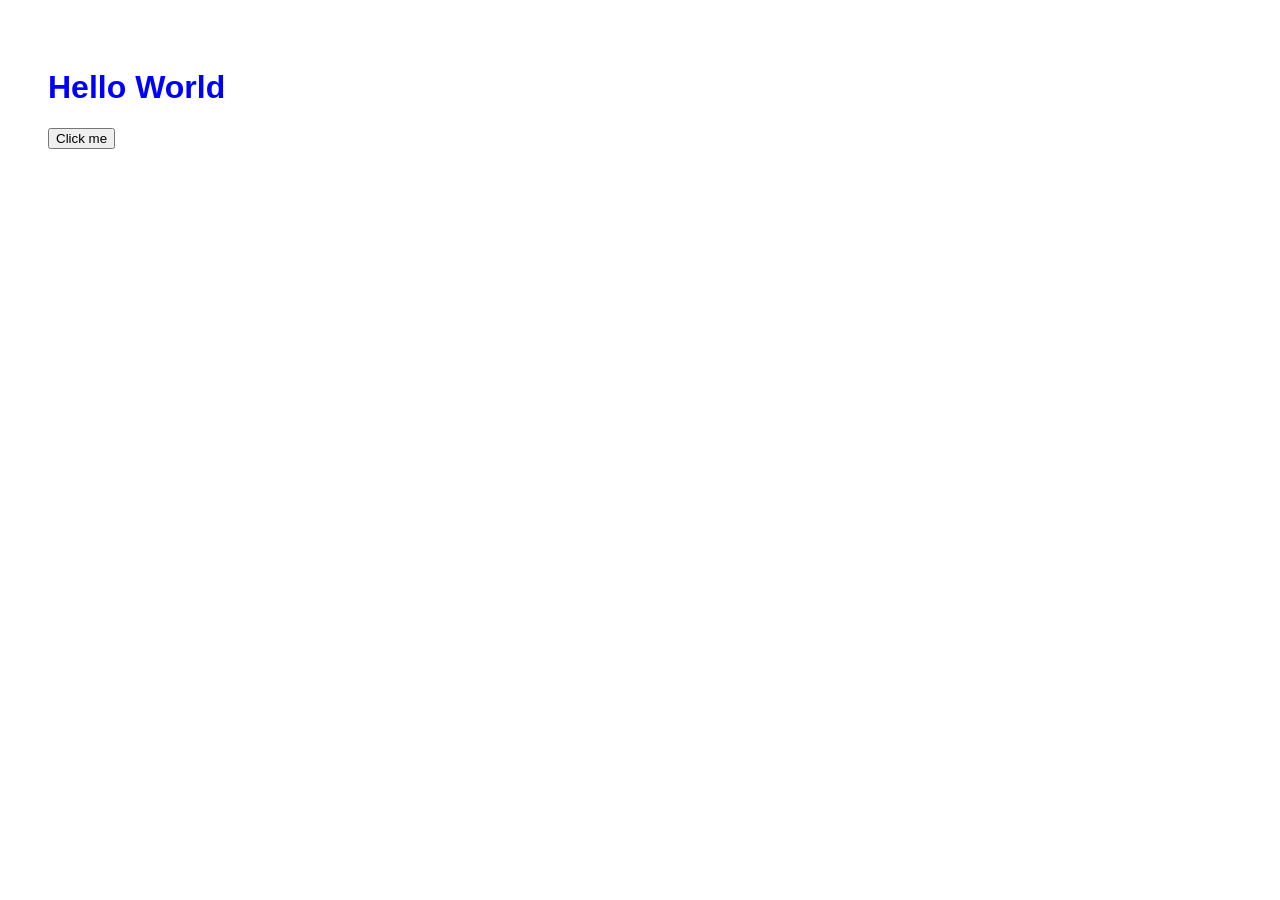
==== index.html @ f0541642 "Add files via upload" ====
<!DOCTYPE html>
<html>
<head>
  <title>My Website</title>
  <link rel="stylesheet" href="style.css">
</head>

<body>
  <h1>Hello World</h1>

  <button onclick="changeText()">
    Click me
  </button>

  <script src="script.js"></script>
</body>
</html>
---- style.css ----
body {
  font-family: Arial;
  padding: 40px;
}

h1 {
  color: blue;
}
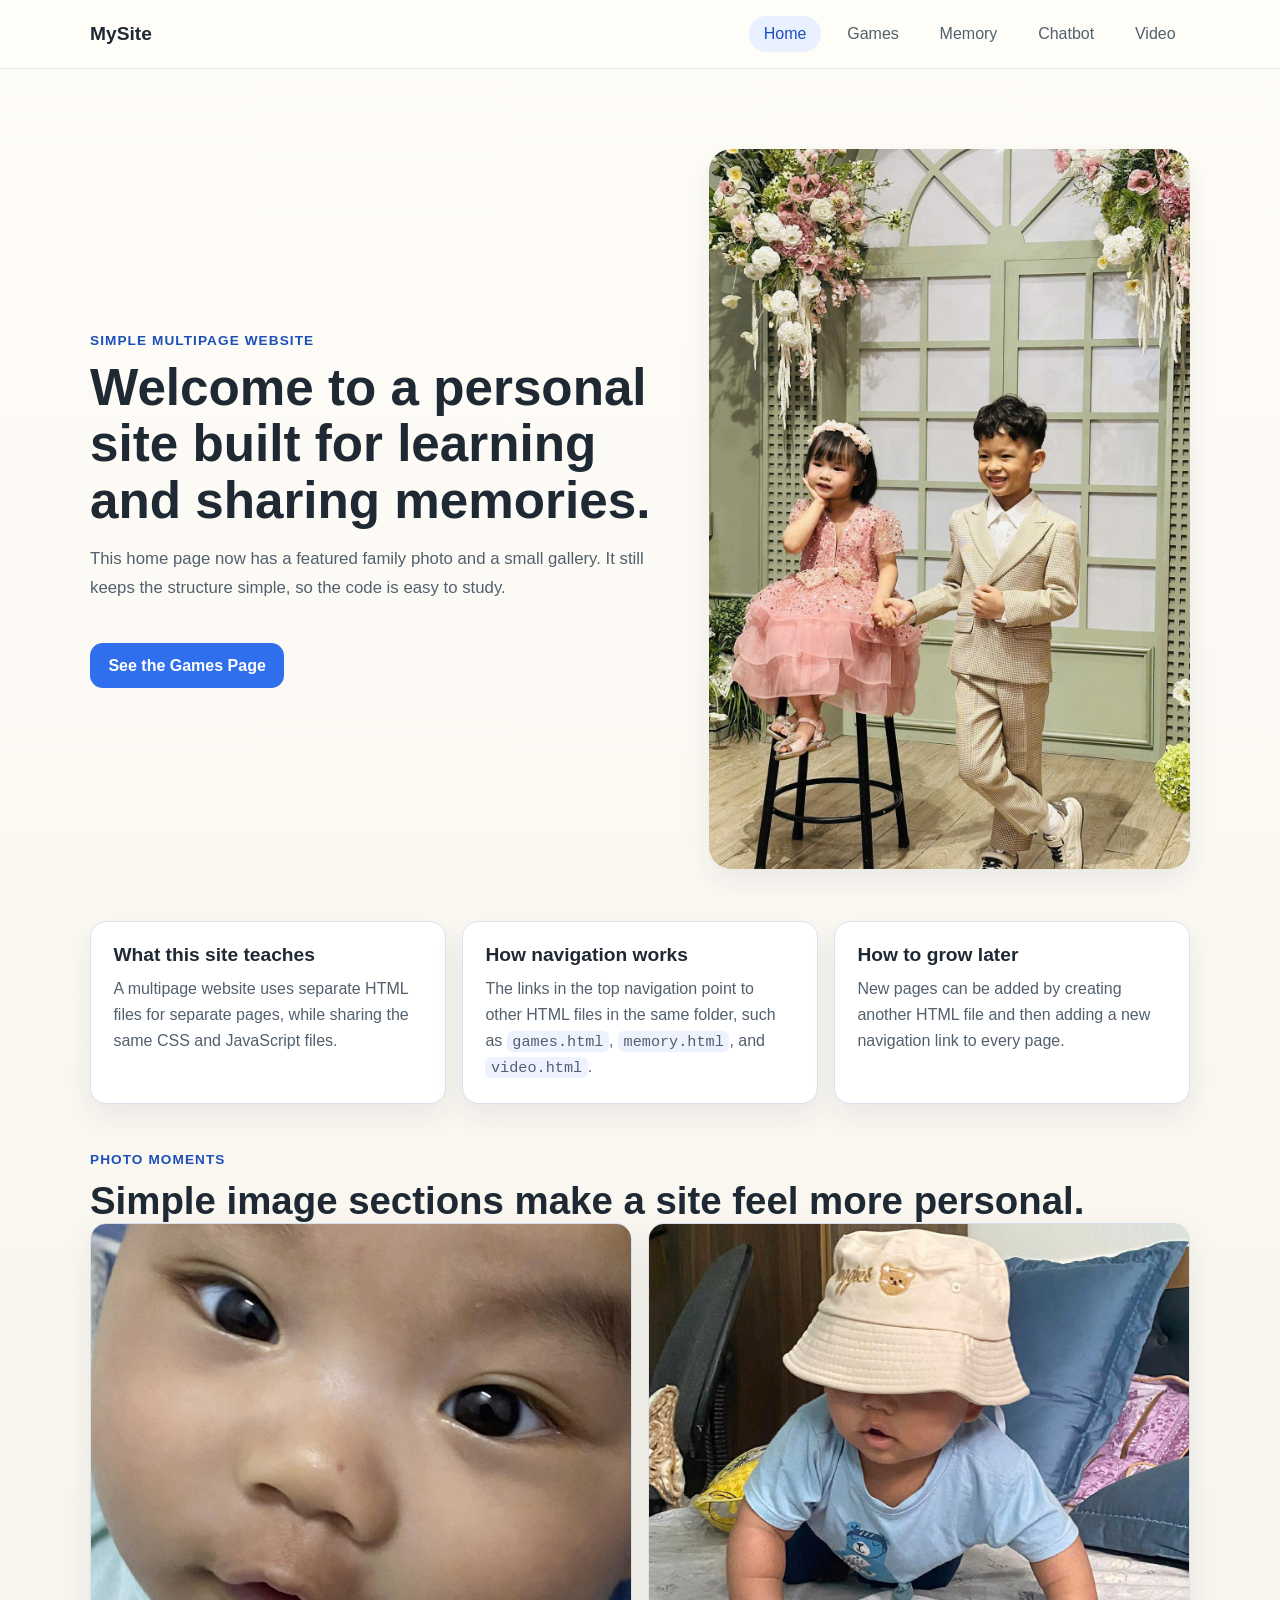
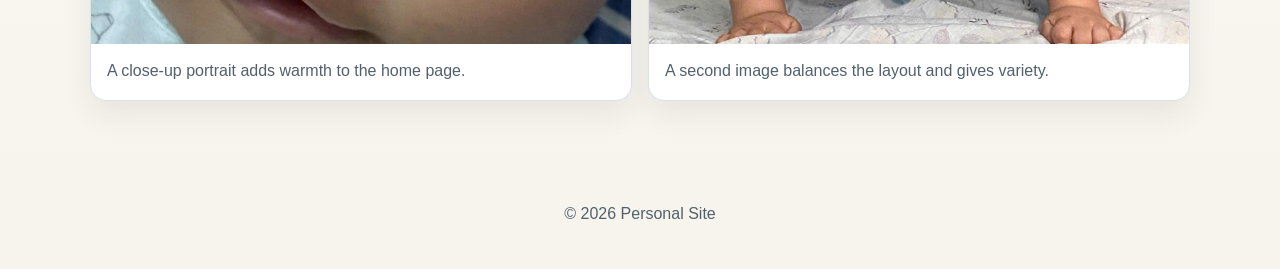
==== commit 5233a998: "Add files via upload" ====
--- a/index.html
+++ b/index.html
@@ -1,17 +1,93 @@
-<!DOCTYPE html>
-<html>
-<head>
-  <title>My Website</title>
-  <link rel="stylesheet" href="style.css">
-</head>
-
-<body>
-  <h1>Hello World</h1>
-
-  <button onclick="changeText()">
-    Click me
-  </button>
-
-  <script src="script.js"></script>
-</body>
-</html>+<!DOCTYPE html>
+<html lang="en">
+<head>
+  <meta charset="UTF-8">
+  <meta name="viewport" content="width=device-width, initial-scale=1.0">
+  <title>Home | Personal Site</title>
+  <link rel="stylesheet" href="css/style.css">
+</head>
+<body>
+  <header class="site-header">
+    <nav class="nav">
+      <a class="logo" href="index.html">MySite</a>
+      <div class="nav-links">
+        <a href="index.html">Home</a>
+        <a href="games.html">Games</a>
+        <a href="memory.html">Memory</a>
+        <a href="chatbot.html">Chatbot</a>
+        <a href="video.html">Video</a>
+      </div>
+    </nav>
+  </header>
+
+  <main class="page">
+    <section class="hero hero-layout">
+      <div class="hero-copy">
+        <p class="eyebrow">Simple Multipage Website</p>
+        <h1>Welcome to a personal site built for learning and sharing memories.</h1>
+        <p class="lead">
+          This home page now has a featured family photo and a small gallery.
+          It still keeps the structure simple, so the code is easy to study.
+        </p>
+        <a class="button" href="games.html">See the Games Page</a>
+      </div>
+
+      <div class="hero-media">
+        <img src="images/home-family.jpg" alt="Two children dressed up and holding hands in front of flowers.">
+      </div>
+    </section>
+
+    <section class="card-grid">
+      <article class="card">
+        <h2>What this site teaches</h2>
+        <p>
+          A multipage website uses separate HTML files for separate pages, while
+          sharing the same CSS and JavaScript files.
+        </p>
+      </article>
+
+      <article class="card">
+        <h2>How navigation works</h2>
+        <p>
+          The links in the top navigation point to other HTML files in the same
+          folder, such as <code>games.html</code>, <code>memory.html</code>, and
+          <code>video.html</code>.
+        </p>
+      </article>
+
+      <article class="card">
+        <h2>How to grow later</h2>
+        <p>
+          New pages can be added by creating another HTML file and then adding a
+          new navigation link to every page.
+        </p>
+      </article>
+    </section>
+
+    <section class="photo-section">
+      <div class="section-heading">
+        <p class="eyebrow">Photo Moments</p>
+        <h2>Simple image sections make a site feel more personal.</h2>
+      </div>
+
+      <div class="photo-grid photo-grid-two">
+        <figure class="photo-card photo-tall">
+          <img src="images/baby-closeup.jpg" alt="Close-up photo of a baby looking at the camera.">
+          <figcaption>A close-up portrait adds warmth to the home page.</figcaption>
+        </figure>
+
+        <figure class="photo-card photo-tall">
+          <img src="images/baby-hat.jpg" alt="Baby wearing a light hat while crawling on a bed.">
+          <figcaption>A second image balances the layout and gives variety.</figcaption>
+        </figure>
+      </div>
+    </section>
+  </main>
+
+  <footer class="site-footer">
+    <p>&copy; <span id="year"></span> Personal Site</p>
+  </footer>
+
+  <script src="js/script.js"></script>
+</body>
+</html>
--- a/css/style.css
+++ b/css/style.css
@@ -0,0 +1,652 @@
+:root {
+  --bg: #f7f4ed;
+  --surface: #ffffff;
+  --text: #1f2933;
+  --muted: #52606d;
+  --line: #d9e2ec;
+  --accent: #2f6fed;
+  --accent-dark: #1d4fb8;
+  --shadow: 0 12px 30px rgba(31, 41, 51, 0.08);
+}
+
+* {
+  box-sizing: border-box;
+}
+
+body {
+  margin: 0;
+  font-family: "Segoe UI", Tahoma, Geneva, Verdana, sans-serif;
+  color: var(--text);
+  background: linear-gradient(180deg, #fffdf8 0%, var(--bg) 100%);
+}
+
+a {
+  color: inherit;
+  text-decoration: none;
+}
+
+code {
+  padding: 0.1rem 0.35rem;
+  border-radius: 0.35rem;
+  background: #eef2ff;
+  font-size: 0.95rem;
+}
+
+.site-header {
+  position: sticky;
+  top: 0;
+  z-index: 10;
+  border-bottom: 1px solid rgba(217, 226, 236, 0.8);
+  background: rgba(255, 253, 248, 0.92);
+  backdrop-filter: blur(10px);
+}
+
+.nav {
+  width: min(1100px, calc(100% - 2rem));
+  margin: 0 auto;
+  padding: 1rem 0;
+  display: flex;
+  align-items: center;
+  justify-content: space-between;
+  gap: 1rem;
+}
+
+.logo {
+  font-size: 1.2rem;
+  font-weight: 700;
+}
+
+.nav-links {
+  display: flex;
+  gap: 0.75rem;
+  flex-wrap: wrap;
+}
+
+.nav-links a {
+  padding: 0.55rem 0.9rem;
+  border-radius: 999px;
+  color: var(--muted);
+  transition: background-color 0.2s ease, color 0.2s ease;
+}
+
+.nav-links a:hover,
+.nav-links a.active {
+  background: #e9f0ff;
+  color: var(--accent-dark);
+}
+
+.page {
+  width: min(1100px, calc(100% - 2rem));
+  margin: 0 auto;
+  padding: 3rem 0 4rem;
+}
+
+.memory-screen {
+  min-height: 100vh;
+  display: flex;
+  flex-direction: column;
+}
+
+.memory-page {
+  width: min(1400px, calc(100% - 1.5rem));
+  flex: 1;
+  display: flex;
+  flex-direction: column;
+  padding: 1rem 0 1.25rem;
+}
+
+.hero {
+  padding: 2rem 0 1rem;
+}
+
+.hero-layout {
+  display: grid;
+  grid-template-columns: 1.1fr 0.9fr;
+  gap: 2rem;
+  align-items: center;
+}
+
+.hero-small {
+  padding-bottom: 0.5rem;
+}
+
+.hero-copy {
+  min-width: 0;
+}
+
+.hero-media img {
+  width: 100%;
+  height: 100%;
+  max-height: 720px;
+  object-fit: cover;
+  border-radius: 1.4rem;
+  box-shadow: var(--shadow);
+}
+
+.eyebrow {
+  margin: 0 0 0.75rem;
+  color: var(--accent-dark);
+  font-weight: 700;
+  text-transform: uppercase;
+  letter-spacing: 0.08em;
+  font-size: 0.85rem;
+}
+
+.hero h1 {
+  margin: 0;
+  max-width: 700px;
+  font-size: clamp(2rem, 4vw, 3.5rem);
+  line-height: 1.1;
+}
+
+.lead {
+  max-width: 680px;
+  margin-top: 1rem;
+  font-size: 1.05rem;
+  line-height: 1.7;
+  color: var(--muted);
+}
+
+.button {
+  display: inline-block;
+  margin-top: 1.5rem;
+  padding: 0.85rem 1.15rem;
+  border: 0;
+  border-radius: 0.8rem;
+  background: var(--accent);
+  color: #fff;
+  font-weight: 600;
+  font-size: 1rem;
+  cursor: pointer;
+  transition: background-color 0.2s ease, transform 0.2s ease;
+}
+
+.button:hover {
+  background: var(--accent-dark);
+  transform: translateY(-1px);
+}
+
+.button-small {
+  margin-top: 0;
+}
+
+.button-secondary {
+  background: #e9f0ff;
+  color: var(--accent-dark);
+}
+
+.button-secondary:hover {
+  background: #d9e6ff;
+}
+
+.card-grid {
+  display: grid;
+  grid-template-columns: repeat(auto-fit, minmax(220px, 1fr));
+  gap: 1rem;
+  margin-top: 2rem;
+}
+
+.section-heading h2 {
+  margin: 0;
+  font-size: clamp(1.6rem, 3vw, 2.4rem);
+}
+
+.photo-section {
+  margin-top: 3rem;
+}
+
+.photo-section-tight {
+  margin-top: 1.5rem;
+}
+
+.photo-grid {
+  display: grid;
+  gap: 1rem;
+}
+
+.photo-grid-two {
+  grid-template-columns: repeat(auto-fit, minmax(260px, 1fr));
+}
+
+.photo-grid-three {
+  grid-template-columns: repeat(auto-fit, minmax(240px, 1fr));
+  margin-top: 2rem;
+}
+
+.photo-card {
+  margin: 0;
+  overflow: hidden;
+  border: 1px solid var(--line);
+  border-radius: 1rem;
+  background: var(--surface);
+  box-shadow: var(--shadow);
+}
+
+.photo-card img {
+  display: block;
+  width: 100%;
+  height: 320px;
+  object-fit: cover;
+}
+
+.photo-tall img {
+  height: 420px;
+}
+
+.photo-card figcaption {
+  padding: 0.9rem 1rem 1rem;
+  color: var(--muted);
+  line-height: 1.6;
+}
+
+.game-grid {
+  display: grid;
+  grid-template-columns: repeat(auto-fit, minmax(300px, 1fr));
+  gap: 1rem;
+  margin-top: 2rem;
+}
+
+.card {
+  padding: 1.4rem;
+  border: 1px solid var(--line);
+  border-radius: 1rem;
+  background: var(--surface);
+  box-shadow: var(--shadow);
+}
+
+.card h2 {
+  margin-top: 0;
+  margin-bottom: 0.65rem;
+  font-size: 1.2rem;
+}
+
+.card p {
+  margin: 0;
+  color: var(--muted);
+  line-height: 1.6;
+}
+
+.game-card {
+  padding: 1.6rem;
+}
+
+.game-tag {
+  display: inline-block;
+  margin-bottom: 0.5rem;
+  padding: 0.2rem 0.55rem;
+  border-radius: 999px;
+  background: #fff4d6;
+  color: #8a5a00;
+  font-size: 0.85rem;
+  font-weight: 700;
+}
+
+.game-copy {
+  margin-bottom: 1rem;
+}
+
+.game-box {
+  margin-top: 1rem;
+  padding: 1rem;
+  border-radius: 0.9rem;
+  background: #f8fbff;
+  border: 1px solid #d7e6ff;
+}
+
+.field-label {
+  display: block;
+  margin-bottom: 0.45rem;
+  font-weight: 600;
+  color: var(--text);
+}
+
+.game-input {
+  width: 100%;
+  padding: 0.8rem 0.9rem;
+  border: 1px solid #b8c7db;
+  border-radius: 0.75rem;
+  font-size: 1rem;
+  background: #fff;
+}
+
+.game-input:focus {
+  outline: 2px solid #bcd2ff;
+  border-color: var(--accent);
+}
+
+.button-row {
+  display: flex;
+  gap: 0.75rem;
+  flex-wrap: wrap;
+  margin-top: 1rem;
+}
+
+.game-message {
+  min-height: 1.6rem;
+  margin-top: 1rem;
+  font-weight: 600;
+  color: var(--accent-dark);
+}
+
+.game-meta {
+  margin-top: 0.4rem;
+  font-size: 0.95rem;
+}
+
+.math-question {
+  margin: 0 0 0.9rem;
+  font-size: 1.5rem;
+  font-weight: 700;
+  color: var(--text);
+}
+
+.memory-shell {
+  margin-top: 2rem;
+  padding: 1.5rem;
+  border: 1px solid var(--line);
+  border-radius: 1.25rem;
+  background: var(--surface);
+  box-shadow: var(--shadow);
+  flex: 1;
+  display: flex;
+  flex-direction: column;
+  min-height: 0;
+}
+
+.memory-toolbar {
+  display: grid;
+  grid-template-columns: repeat(auto-fit, minmax(180px, 1fr));
+  gap: 1rem;
+  align-items: end;
+}
+
+.memory-control-group,
+.memory-status-card {
+  padding: 1rem;
+  border: 1px solid var(--line);
+  border-radius: 1rem;
+  background: #fbfdff;
+}
+
+.memory-label {
+  margin: 0 0 0.75rem;
+  color: var(--muted);
+  font-size: 0.9rem;
+  font-weight: 700;
+  text-transform: uppercase;
+  letter-spacing: 0.06em;
+}
+
+.memory-chip-row {
+  display: flex;
+  gap: 0.6rem;
+  flex-wrap: wrap;
+}
+
+.memory-chip {
+  padding: 0.7rem 0.95rem;
+  border: 1px solid #c9d7eb;
+  border-radius: 999px;
+  background: #fff;
+  color: var(--muted);
+  font-weight: 600;
+  cursor: pointer;
+  transition: background-color 0.2s ease, color 0.2s ease, border-color 0.2s ease;
+}
+
+.memory-chip:hover,
+.memory-chip.is-active {
+  border-color: #a9c0f3;
+  background: #e9f0ff;
+  color: var(--accent-dark);
+}
+
+.memory-actions {
+  display: flex;
+  gap: 0.75rem;
+  flex-wrap: wrap;
+  align-items: center;
+}
+
+.memory-value {
+  margin: 0;
+  font-size: clamp(1.8rem, 4vw, 2.4rem);
+  font-weight: 700;
+}
+
+.memory-message {
+  margin: 1.25rem 0 0;
+  min-height: 1.6rem;
+  color: var(--accent-dark);
+  font-weight: 600;
+}
+
+.memory-board {
+  display: grid;
+  grid-template-columns: repeat(var(--memory-columns, 4), minmax(0, 1fr));
+  grid-template-rows: repeat(var(--memory-rows, 4), minmax(0, 1fr));
+  gap: 0.85rem;
+  margin-top: 1.25rem;
+  height: clamp(420px, calc(100vh - 19rem), 900px);
+  min-height: 320px;
+}
+
+.memory-board.is-large {
+  height: clamp(460px, calc(100vh - 17rem), 920px);
+}
+
+.memory-card {
+  appearance: none;
+  padding: 0;
+  border: 0;
+  background: transparent;
+  cursor: pointer;
+  perspective: 900px;
+  min-width: 0;
+  min-height: 0;
+}
+
+.memory-card-inner {
+  position: relative;
+  width: 100%;
+  height: 100%;
+  transform-style: preserve-3d;
+  transition: transform 0.35s ease;
+}
+
+.memory-card.is-flipped .memory-card-inner,
+.memory-card.is-matched .memory-card-inner {
+  transform: rotateY(180deg);
+}
+
+.memory-face {
+  position: absolute;
+  inset: 0;
+  display: flex;
+  align-items: center;
+  justify-content: center;
+  border: 1px solid var(--line);
+  border-radius: 1rem;
+  backface-visibility: hidden;
+  box-shadow: var(--shadow);
+}
+
+.memory-face-front {
+  background: linear-gradient(180deg, #f4f8ff 0%, #dce8ff 100%);
+  color: var(--accent-dark);
+  font-size: clamp(1.4rem, 4vw, 2rem);
+  font-weight: 700;
+}
+
+.memory-face-back {
+  background: #fff;
+  transform: rotateY(180deg);
+  font-size: clamp(2rem, 5vw, 3rem);
+}
+
+.memory-card.is-matched {
+  cursor: default;
+}
+
+.memory-card.is-matched .memory-face-back {
+  background: #ecfdf3;
+}
+
+.chatbot-layout {
+  display: grid;
+  grid-template-columns: minmax(280px, 340px) minmax(0, 1fr);
+  gap: 1rem;
+  margin-top: 2rem;
+  align-items: start;
+}
+
+.chatbot-settings,
+.chatbot-panel {
+  padding: 1.4rem;
+}
+
+.chatbot-settings h2,
+.chatbot-panel h2 {
+  margin-top: 0;
+}
+
+.chatbot-textarea {
+  width: 100%;
+  padding: 0.9rem;
+  border: 1px solid #b8c7db;
+  border-radius: 0.85rem;
+  font: inherit;
+  resize: vertical;
+  background: #fff;
+}
+
+.chatbot-textarea:focus,
+.chatbot-range:focus,
+.chatbot-check input:focus {
+  outline: 2px solid #bcd2ff;
+}
+
+.chatbot-range {
+  width: 100%;
+}
+
+.chatbot-check {
+  display: flex;
+  gap: 0.65rem;
+  align-items: center;
+  margin-top: 1rem;
+  color: var(--text);
+  font-weight: 600;
+}
+
+.chatbot-note {
+  margin-top: 1rem;
+}
+
+.chatbot-panel {
+  display: flex;
+  flex-direction: column;
+  min-height: 640px;
+}
+
+.chatbot-messages {
+  display: flex;
+  flex-direction: column;
+  gap: 0.85rem;
+  flex: 1;
+  overflow: auto;
+  padding: 0.25rem;
+}
+
+.chatbot-bubble {
+  max-width: min(680px, 100%);
+  padding: 0.9rem 1rem;
+  border-radius: 1rem;
+  line-height: 1.6;
+  white-space: pre-wrap;
+}
+
+.chatbot-bubble-user {
+  align-self: flex-end;
+  background: #e9f0ff;
+  color: var(--text);
+}
+
+.chatbot-bubble-bot {
+  align-self: flex-start;
+  background: #f7f8fa;
+  border: 1px solid var(--line);
+}
+
+.chatbot-compose {
+  margin-top: 1rem;
+  padding-top: 1rem;
+  border-top: 1px solid var(--line);
+}
+
+.chatbot-input {
+  min-height: 110px;
+}
+
+.chatbot-status {
+  min-height: 1.4rem;
+  margin-top: 0.85rem;
+  color: var(--accent-dark);
+  font-weight: 600;
+}
+
+.learning-grid {
+  margin-top: 1.25rem;
+}
+
+.site-footer {
+  padding: 1.5rem 1rem 2rem;
+  text-align: center;
+  color: var(--muted);
+}
+
+@media (max-width: 640px) {
+  .nav {
+    flex-direction: column;
+    align-items: flex-start;
+  }
+
+  .hero-layout {
+    grid-template-columns: 1fr;
+  }
+
+  .page {
+    padding-top: 2rem;
+  }
+
+  .photo-card img,
+  .photo-tall img {
+    height: 280px;
+  }
+
+  .memory-shell {
+    padding: 1rem;
+  }
+
+  .memory-board,
+  .memory-board.is-large {
+    gap: 0.6rem;
+    height: clamp(420px, calc(100vh - 16rem), 760px);
+  }
+
+  .memory-face-front {
+    font-size: 1.2rem;
+  }
+
+  .memory-face-back {
+    font-size: 1.7rem;
+  }
+
+  .chatbot-layout {
+    grid-template-columns: 1fr;
+  }
+
+  .chatbot-panel {
+    min-height: 540px;
+  }
+}
